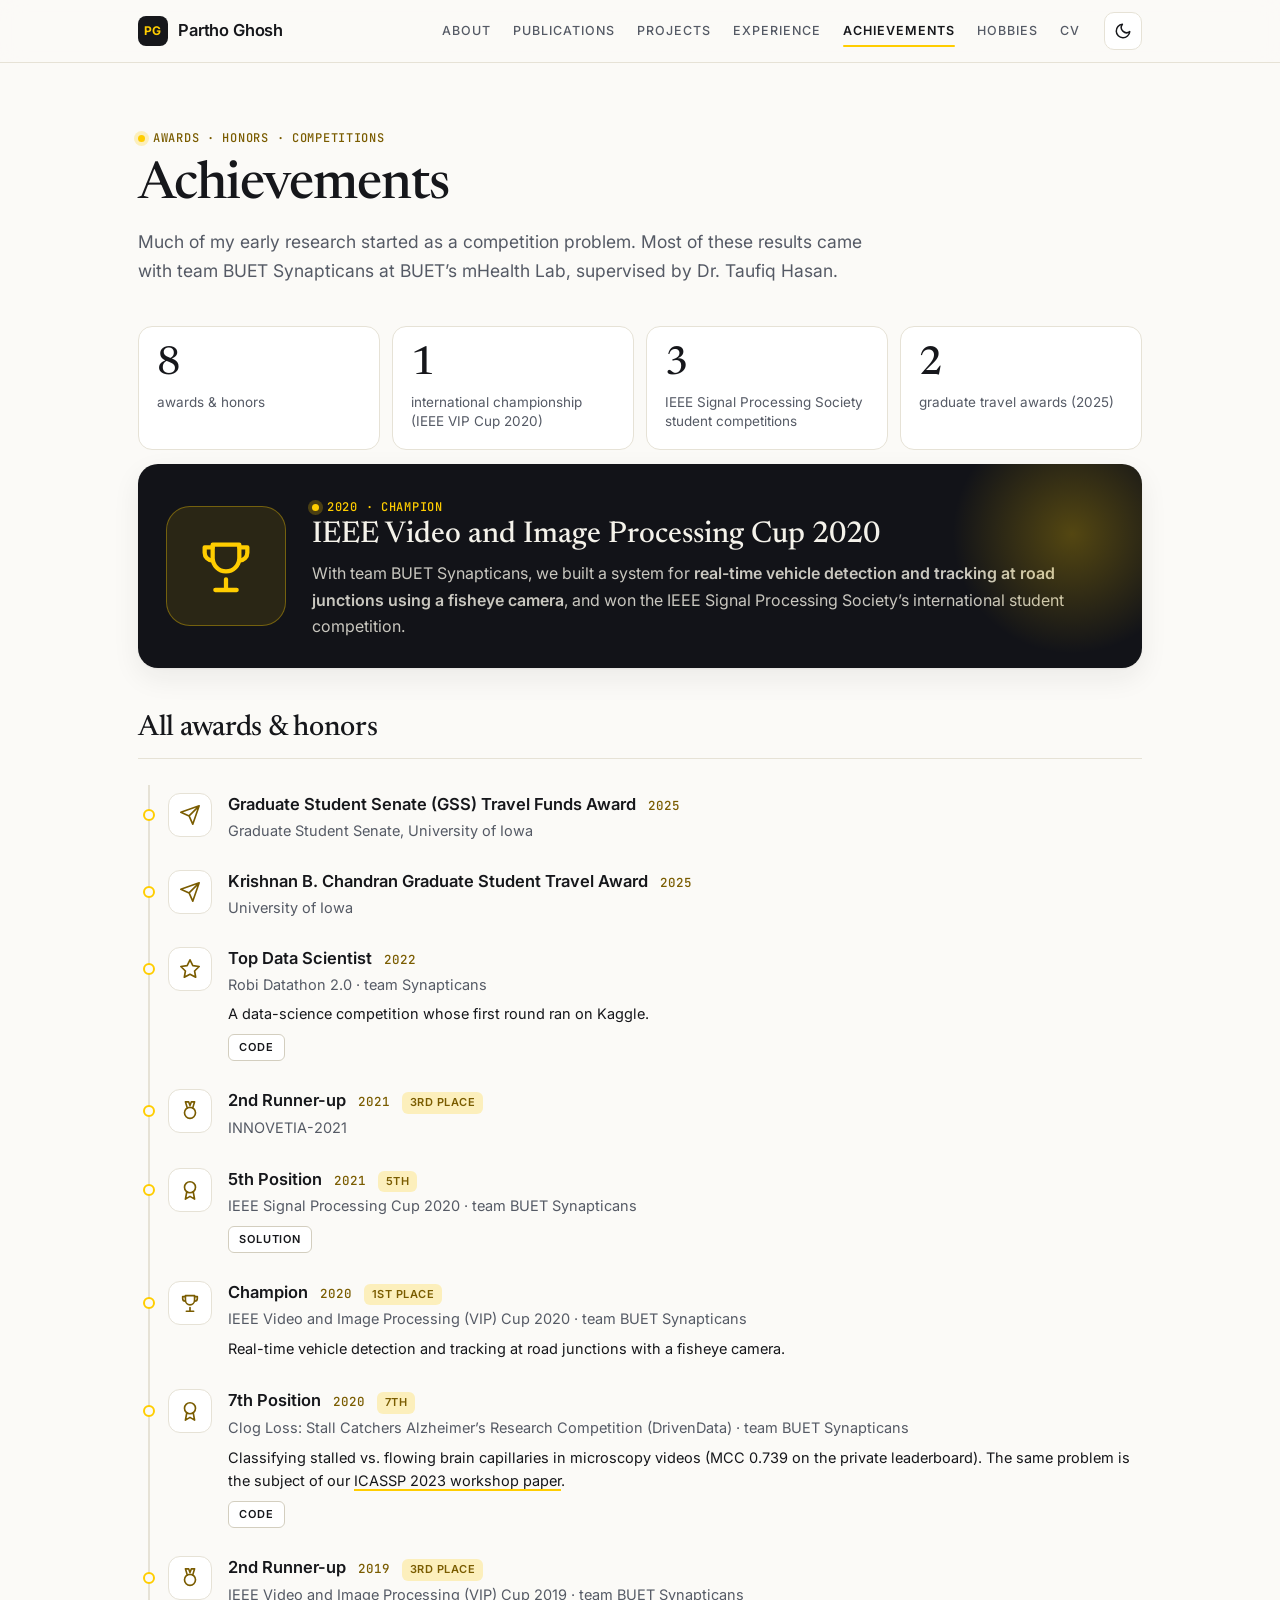
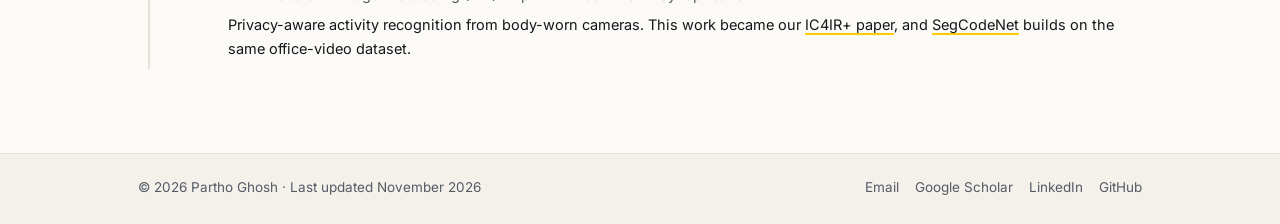
==== achievements.html @ 47df636f "First version of my website" ====
<!doctype html>
<html lang="en">
<head>
  <meta charset="utf-8">
  <meta name="viewport" content="width=device-width, initial-scale=1">
  <title>Achievements · Partho Ghosh</title>
  <meta name="description" content="Awards and honors of Partho Ghosh, including Champion of the IEEE Video and Image Processing Cup 2020 and University of Iowa travel awards.">
  <link rel="canonical" href="https://iampartho.github.io/achievements.html">
  <meta property="og:type" content="website">
  <meta property="og:title" content="Achievements · Partho Ghosh">
  <meta property="og:description" content="Awards, honors and competition results.">
  <meta property="og:url" content="https://iampartho.github.io/achievements.html">
  <meta property="og:image" content="https://iampartho.github.io/assets/img/profile.jpg">
  <meta name="theme-color" content="#fbfaf7" media="(prefers-color-scheme: light)">
  <meta name="theme-color" content="#0e1014" media="(prefers-color-scheme: dark)">
  <link rel="icon" href="favicon.svg" type="image/svg+xml">
  <link rel="preconnect" href="https://fonts.googleapis.com">
  <link rel="preconnect" href="https://fonts.gstatic.com" crossorigin>
  <link rel="stylesheet" href="https://fonts.googleapis.com/css2?family=Inter:wght@400;500;600;700&family=JetBrains+Mono:wght@400;500;600&family=Newsreader:ital,opsz,wght@0,6..72,400;0,6..72,500;0,6..72,600;1,6..72,400&display=swap">
  <link rel="stylesheet" href="assets/css/style.css">
  <script>(function(){try{var t=localStorage.getItem('theme');if(t==='dark'||t==='light')document.documentElement.setAttribute('data-theme',t);}catch(e){}})();</script>
</head>
<body>
<a class="skip" href="#main">Skip to content</a>

<header class="nav">
  <div class="wrap">
    <a class="brand" href="index.html"><span class="mark" aria-hidden="true">PG</span>Partho Ghosh</a>
    <nav class="nav-links" id="site-menu" aria-label="Main">
      <a href="index.html">About</a>
      <a href="publications.html">Publications</a>
      <a href="projects.html">Projects</a>
      <a href="experience.html">Experience</a>
      <a href="achievements.html" aria-current="page">Achievements</a>
      <a href="hobbies.html">Hobbies</a>
      <a href="cv.html">CV</a>
    </nav>
    <button class="icon-btn theme-btn" type="button" aria-label="Switch theme">
      <svg class="moon" viewBox="0 0 24 24" fill="none" stroke="currentColor" stroke-width="2" stroke-linecap="round" stroke-linejoin="round" aria-hidden="true"><path d="M21 12.8A9 9 0 1 1 11.2 3a7 7 0 0 0 9.8 9.8z"/></svg>
      <svg class="sun" viewBox="0 0 24 24" fill="none" stroke="currentColor" stroke-width="2" stroke-linecap="round" stroke-linejoin="round" aria-hidden="true"><circle cx="12" cy="12" r="4"/><path d="M12 2v2M12 20v2M4.9 4.9l1.4 1.4M17.7 17.7l1.4 1.4M2 12h2M20 12h2M4.9 19.1l1.4-1.4M17.7 6.3l1.4-1.4"/></svg>
    </button>
    <button class="icon-btn menu-btn" type="button" aria-label="Open menu" aria-expanded="false" aria-controls="site-menu">
      <svg viewBox="0 0 24 24" fill="none" stroke="currentColor" stroke-width="2" stroke-linecap="round" aria-hidden="true"><path d="M4 7h16M4 12h16M4 17h16"/></svg>
    </button>
  </div>
</header>

<main id="main" class="wrap">

  <section class="page-head">
    <p class="eyebrow">Awards &middot; honors &middot; competitions</p>
    <h1>Achievements</h1>
    <p class="lede">Much of my early research started as a competition problem. Most of these results came with team BUET Synapticans at BUET&rsquo;s mHealth Lab, supervised by Dr. Taufiq Hasan.</p>
  </section>

  <div class="stats">
    <div class="stat"><b>8</b><span>awards &amp; honors</span></div>
    <div class="stat"><b>1</b><span>international championship (IEEE VIP Cup 2020)</span></div>
    <div class="stat"><b>3</b><span>IEEE Signal Processing Society student competitions</span></div>
    <div class="stat"><b>2</b><span>graduate travel awards (2025)</span></div>
  </div>

  <section class="feature" aria-labelledby="feat-title">
    <div class="trophy">
      <svg viewBox="0 0 24 24" fill="none" stroke="currentColor" stroke-width="1.6" stroke-linecap="round" stroke-linejoin="round" aria-hidden="true"><path d="M8 21h8M12 17v4M7 4h10v5a5 5 0 0 1-10 0V4z"/><path d="M17 5h3v2a3 3 0 0 1-3 3M7 5H4v2a3 3 0 0 0 3 3"/></svg>
    </div>
    <div>
      <p class="eyebrow">2020 &middot; Champion</p>
      <h2 id="feat-title">IEEE Video and Image Processing Cup 2020</h2>
      <p>With team BUET Synapticans, we built a system for <strong>real-time vehicle detection and tracking at road junctions using a fisheye camera</strong>, and won the IEEE Signal Processing Society&rsquo;s international student competition.</p>
    </div>
  </section>

  <section class="section" id="all">
    <div class="section-head"><h2>All awards &amp; honors</h2></div>
    <ol class="awards" reversed>
      <li class="award">
        <span class="ico"><svg viewBox="0 0 24 24" fill="none" stroke="currentColor" stroke-width="1.8" stroke-linecap="round" stroke-linejoin="round" aria-hidden="true"><path d="M22 2 11 13M22 2l-7 20-4-9-9-4 20-7z"/></svg></span>
        <div>
          <div class="head"><h3>Graduate Student Senate (GSS) Travel Funds Award</h3><span class="yr">2025</span></div>
          <p class="org">Graduate Student Senate, University of Iowa</p>
        </div>
      </li>
      <li class="award">
        <span class="ico"><svg viewBox="0 0 24 24" fill="none" stroke="currentColor" stroke-width="1.8" stroke-linecap="round" stroke-linejoin="round" aria-hidden="true"><path d="M22 2 11 13M22 2l-7 20-4-9-9-4 20-7z"/></svg></span>
        <div>
          <div class="head"><h3>Krishnan B. Chandran Graduate Student Travel Award</h3><span class="yr">2025</span></div>
          <p class="org">University of Iowa</p>
        </div>
      </li>
      <li class="award">
        <span class="ico"><svg viewBox="0 0 24 24" fill="none" stroke="currentColor" stroke-width="1.8" stroke-linecap="round" stroke-linejoin="round" aria-hidden="true"><path d="m12 2 3.1 6.3 6.9 1-5 4.9 1.2 6.8L12 17.8 5.8 21l1.2-6.8-5-4.9 6.9-1z"/></svg></span>
        <div>
          <div class="head"><h3>Top Data Scientist</h3><span class="yr">2022</span></div>
          <p class="org">Robi Datathon 2.0 &middot; team Synapticans</p>
          <p class="desc">A data-science competition whose first round ran on Kaggle.</p>
          <div class="actions"><a class="chip-btn" href="https://github.com/iampartho/robi-datathon-2.0" target="_blank" rel="noopener">Code</a></div>
        </div>
      </li>
      <li class="award">
        <span class="ico"><svg viewBox="0 0 24 24" fill="none" stroke="currentColor" stroke-width="1.8" stroke-linecap="round" stroke-linejoin="round" aria-hidden="true"><circle cx="12" cy="14" r="6"/><path d="m9 8.6-2-6.6h3.5L12 6l1.5-4H17l-2 6.6"/></svg></span>
        <div>
          <div class="head"><h3>2nd Runner-up</h3><span class="yr">2021</span><span class="place">3rd place</span></div>
          <p class="org">INNOVETIA-2021</p>
        </div>
      </li>
      <li class="award">
        <span class="ico"><svg viewBox="0 0 24 24" fill="none" stroke="currentColor" stroke-width="1.8" stroke-linecap="round" stroke-linejoin="round" aria-hidden="true"><circle cx="12" cy="9" r="6"/><path d="m8.5 13.9-1.5 8.1 5-3 5 3-1.5-8.1"/></svg></span>
        <div>
          <div class="head"><h3>5th Position</h3><span class="yr">2021</span><span class="place">5th</span></div>
          <p class="org">IEEE Signal Processing Cup 2020 &middot; team BUET Synapticans</p>
          <div class="actions"><a class="chip-btn" href="https://github.com/iampartho/SPCUP2020-BUET-Synapticans" target="_blank" rel="noopener">Solution</a></div>
        </div>
      </li>
      <li class="award">
        <span class="ico"><svg viewBox="0 0 24 24" fill="none" stroke="currentColor" stroke-width="1.8" stroke-linecap="round" stroke-linejoin="round" aria-hidden="true"><path d="M8 21h8M12 17v4M7 4h10v5a5 5 0 0 1-10 0V4z"/><path d="M17 5h3v2a3 3 0 0 1-3 3M7 5H4v2a3 3 0 0 0 3 3"/></svg></span>
        <div>
          <div class="head"><h3>Champion</h3><span class="yr">2020</span><span class="place">1st place</span></div>
          <p class="org">IEEE Video and Image Processing (VIP) Cup 2020 &middot; team BUET Synapticans</p>
          <p class="desc">Real-time vehicle detection and tracking at road junctions with a fisheye camera.</p>
        </div>
      </li>
      <li class="award">
        <span class="ico"><svg viewBox="0 0 24 24" fill="none" stroke="currentColor" stroke-width="1.8" stroke-linecap="round" stroke-linejoin="round" aria-hidden="true"><circle cx="12" cy="9" r="6"/><path d="m8.5 13.9-1.5 8.1 5-3 5 3-1.5-8.1"/></svg></span>
        <div>
          <div class="head"><h3>7th Position</h3><span class="yr">2020</span><span class="place">7th</span></div>
          <p class="org">Clog Loss: Stall Catchers Alzheimer&rsquo;s Research Competition (DrivenData) &middot; team BUET Synapticans</p>
          <p class="desc">Classifying stalled vs. flowing brain capillaries in microscopy videos (MCC 0.739 on the private leaderboard). The same problem is the subject of our <a href="publications.html#pub-icasspw2023">ICASSP 2023 workshop paper</a>.</p>
          <div class="actions"><a class="chip-btn" href="https://github.com/iampartho/Alzheimers-Stall-Catchers" target="_blank" rel="noopener">Code</a></div>
        </div>
      </li>
      <li class="award">
        <span class="ico"><svg viewBox="0 0 24 24" fill="none" stroke="currentColor" stroke-width="1.8" stroke-linecap="round" stroke-linejoin="round" aria-hidden="true"><circle cx="12" cy="14" r="6"/><path d="m9 8.6-2-6.6h3.5L12 6l1.5-4H17l-2 6.6"/></svg></span>
        <div>
          <div class="head"><h3>2nd Runner-up</h3><span class="yr">2019</span><span class="place">3rd place</span></div>
          <p class="org">IEEE Video and Image Processing (VIP) Cup 2019 &middot; team BUET Synapticans</p>
          <p class="desc">Privacy-aware activity recognition from body-worn cameras. This work became our <a href="publications.html#pub-ic4ir2023">IC4IR+ paper</a>, and <a href="publications.html#pub-segcodenet2020">SegCodeNet</a> builds on the same office-video dataset.</p>
        </div>
      </li>
    </ol>
  </section>

</main>

<footer class="footer">
  <div class="wrap">
    <span>&copy; <span data-year>2026</span> Partho Ghosh &middot; Last updated November 2026</span>
    <nav aria-label="Elsewhere">
      <a href="mailto:partho-ghosh@uiowa.edu">Email</a>
      <a href="https://scholar.google.com/citations?user=H5ahLtkAAAAJ&amp;hl=en" target="_blank" rel="noopener">Google Scholar</a>
      <a href="https://www.linkedin.com/in/iampartho/" target="_blank" rel="noopener">LinkedIn</a>
      <a href="https://github.com/iampartho" target="_blank" rel="noopener">GitHub</a>
    </nav>
  </div>
</footer>

<script src="assets/js/site.js"></script>
</body>
</html>
---- assets/css/style.css ----
/* =====================================================================
   Partho Ghosh — personal website
   Plain HTML + CSS + JS (no build step). All colours are tokens below:
   change them here and the whole site follows, in light and dark mode.
   ===================================================================== */

:root {
  --bg: #fbfaf7;
  --bg-soft: #f3f1ea;
  --surface: #ffffff;
  --text: #16171b;
  --muted: #555a65;
  --faint: #868b96;
  --rule: #e6e2d6;
  --rule-strong: #d3cebf;
  --gold: #ffcd00;                    /* Iowa gold: decorative accents     */
  --gold-soft: rgba(255, 205, 0, .24);
  --gold-ink: #7a5c00;                /* gold that passes contrast as text */
  --mark-bg: #16171b;
  --mark-fg: #ffcd00;
  --shadow: 0 1px 2px rgba(22, 23, 27, .05), 0 10px 28px rgba(22, 23, 27, .07);
  --viz-bg: #0c0e13;
  --viz-panel: #12151c;
  --viz-text: #ecebe6;
  --viz-muted: #9ba1ac;
  --radius: 14px;
  --serif: "Newsreader", Georgia, "Times New Roman", serif;
  --sans: "Inter", system-ui, -apple-system, "Segoe UI", Roboto, "Helvetica Neue", Arial, sans-serif;
  --mono: "JetBrains Mono", ui-monospace, SFMono-Regular, Menlo, Consolas, monospace;
  color-scheme: light;
}

@media (prefers-color-scheme: dark) {
  :root:not([data-theme="light"]) {
    --bg: #0e1014;
    --bg-soft: #161921;
    --surface: #171a22;
    --text: #ecebe6;
    --muted: #a7acb6;
    --faint: #767c88;
    --rule: #272b35;
    --rule-strong: #363b47;
    --gold-soft: rgba(255, 205, 0, .16);
    --gold-ink: #ffd54a;
    --mark-bg: #ffcd00;
    --mark-fg: #16171b;
    --shadow: 0 1px 2px rgba(0, 0, 0, .35), 0 12px 32px rgba(0, 0, 0, .35);
    --viz-bg: #08090c;
    --viz-panel: #0f1218;
    color-scheme: dark;
  }
}
:root[data-theme="dark"] {
  --bg: #0e1014;
  --bg-soft: #161921;
  --surface: #171a22;
  --text: #ecebe6;
  --muted: #a7acb6;
  --faint: #767c88;
  --rule: #272b35;
  --rule-strong: #363b47;
  --gold-soft: rgba(255, 205, 0, .16);
  --gold-ink: #ffd54a;
  --mark-bg: #ffcd00;
  --mark-fg: #16171b;
  --shadow: 0 1px 2px rgba(0, 0, 0, .35), 0 12px 32px rgba(0, 0, 0, .35);
  --viz-bg: #08090c;
  --viz-panel: #0f1218;
  color-scheme: dark;
}

/* ---------- Base ---------- */
*, *::before, *::after { box-sizing: border-box; }
[hidden] { display: none !important; }
html { -webkit-text-size-adjust: 100%; scroll-behavior: smooth; }
body {
  margin: 0; background: var(--bg); color: var(--text);
  font: 16px/1.65 var(--sans); -webkit-font-smoothing: antialiased; text-rendering: optimizeLegibility;
  overflow-x: hidden;
}
img, svg, canvas { max-width: 100%; }
img { height: auto; }
p { margin: 0 0 14px; }
strong { font-weight: 600; }
a {
  color: inherit; text-decoration: underline; text-decoration-color: var(--gold);
  text-decoration-thickness: 2px; text-underline-offset: 3px; border-radius: 3px;
  transition: background-color .15s ease, color .15s ease, border-color .15s ease;
}
a:hover { background-color: var(--gold-soft); }
:focus-visible { outline: 2px solid var(--gold-ink); outline-offset: 3px; }
::selection { background: var(--gold); color: #16171b; }
.wrap { max-width: 1060px; margin: 0 auto; padding: 0 28px; }
@media (max-width: 560px) { .wrap { padding: 0 16px; } }
.skip {
  position: absolute; left: -9999px; top: 10px; z-index: 100; padding: 8px 14px;
  background: var(--surface); border: 2px solid var(--gold); border-radius: 8px;
}
.skip:focus { left: 10px; }
.sr-only {
  position: absolute !important; width: 1px; height: 1px; padding: 0; margin: -1px;
  overflow: hidden; clip: rect(0, 0, 0, 0); white-space: nowrap; border: 0;
}
.muted { color: var(--muted); }
.mono { font-family: var(--mono); }

/* ---------- Navigation ---------- */
.nav {
  position: sticky; top: 0; z-index: 50;
  background: var(--bg);
  background: color-mix(in srgb, var(--bg) 84%, transparent);
  -webkit-backdrop-filter: saturate(1.4) blur(12px); backdrop-filter: saturate(1.4) blur(12px);
  border-bottom: 1px solid var(--rule);
}
.nav .wrap { display: flex; align-items: center; gap: 14px; height: 62px; position: relative; }
.brand {
  display: inline-flex; align-items: center; gap: 10px; margin-right: auto;
  font-weight: 600; font-size: 16.5px; letter-spacing: -.01em; white-space: nowrap; text-decoration: none;
}
.brand:hover { background: none; }
.brand .mark {
  width: 30px; height: 30px; border-radius: 8px; display: grid; place-items: center; flex: none;
  background: var(--mark-bg); color: var(--mark-fg); font: 700 12px/1 var(--sans); letter-spacing: .03em;
}
.nav-links { display: flex; align-items: center; gap: 2px; }
.nav-links a {
  position: relative; padding: 8px 10px; border-radius: 8px; text-decoration: none;
  font-size: 12.5px; font-weight: 500; letter-spacing: .08em; text-transform: uppercase; color: var(--muted);
}
.nav-links a:hover { color: var(--text); background: var(--bg-soft); }
.nav-links a[aria-current="page"] { color: var(--text); font-weight: 600; }
.nav-links a[aria-current="page"]::after {
  content: ""; position: absolute; left: 10px; right: 10px; bottom: 2px; height: 2px;
  border-radius: 2px; background: var(--gold);
}
.icon-btn {
  width: 38px; height: 38px; flex: none; display: inline-grid; place-items: center; cursor: pointer;
  border: 1px solid var(--rule); border-radius: 10px; background: var(--surface); color: var(--text);
  transition: border-color .15s ease, transform .15s ease;
}
.icon-btn:hover { border-color: var(--rule-strong); transform: translateY(-1px); }
.icon-btn svg { width: 18px; height: 18px; }
.theme-btn .sun { display: none; }
@media (prefers-color-scheme: dark) {
  :root:not([data-theme="light"]) .theme-btn .sun { display: block; }
  :root:not([data-theme="light"]) .theme-btn .moon { display: none; }
}
:root[data-theme="dark"] .theme-btn .sun { display: block; }
:root[data-theme="dark"] .theme-btn .moon { display: none; }
.menu-btn { display: none; }
@media (max-width: 940px) {
  .menu-btn { display: inline-grid; }
  .nav-links {
    display: none; position: absolute; top: 62px; left: 0; right: 0; flex-direction: column; align-items: stretch;
    gap: 0; padding: 6px 28px 16px; background: var(--bg); border-bottom: 1px solid var(--rule); box-shadow: var(--shadow);
  }
  .nav.open .nav-links { display: flex; }
  .nav-links a { padding: 13px 4px 13px 14px; font-size: 13px; border-radius: 0; border-bottom: 1px solid var(--rule); }
  .nav-links a:last-child { border-bottom: 0; }
  .nav-links a[aria-current="page"]::after { left: 0; right: auto; top: 12px; bottom: 12px; width: 3px; height: auto; }
}
@media (max-width: 560px) { .nav-links { padding: 6px 16px 14px; } }

/* ---------- Generic headings & sections ---------- */
.eyebrow {
  display: inline-flex; align-items: center; gap: 8px; margin: 0 0 12px;
  font: 500 12px/1.4 var(--mono); letter-spacing: .06em; text-transform: uppercase; color: var(--gold-ink);
}
.eyebrow::before {
  content: ""; width: 7px; height: 7px; border-radius: 50%; background: var(--gold);
  box-shadow: 0 0 0 4px var(--gold-soft); flex: none;
}
.page-head { padding: 60px 0 10px; }
.page-head h1 {
  font: 500 clamp(38px, 5.4vw, 52px)/1.06 var(--serif); letter-spacing: -.02em; margin: 0 0 14px;
}
.page-head .lede { color: var(--muted); max-width: 68ch; margin: 0; font-size: 17.5px; }
.section { padding: 44px 0 6px; scroll-margin-top: 76px; }
.section-head {
  display: flex; align-items: baseline; justify-content: space-between; gap: 16px; flex-wrap: wrap;
  margin: 0 0 20px; padding-bottom: 12px; border-bottom: 1px solid var(--rule);
}
.section-head h2 { font: 500 29px/1.2 var(--serif); letter-spacing: -.01em; margin: 0; }
.section-head .more { font-size: 14px; font-weight: 500; }
.section-intro { color: var(--muted); max-width: 72ch; margin: -6px 0 22px; }

/* ---------- Buttons ---------- */
.btn {
  display: inline-flex; align-items: center; gap: 8px; padding: 8px 14px; cursor: pointer;
  font: 500 14px/1.2 var(--sans); text-decoration: none; color: var(--text);
  background: var(--surface); border: 1px solid var(--rule-strong); border-radius: 10px;
  transition: border-color .15s ease, transform .15s ease, box-shadow .15s ease, background-color .15s ease;
}
.btn:hover { background: var(--surface); border-color: var(--text); transform: translateY(-1px); }
.btn svg { width: 16px; height: 16px; flex: none; }
.btn.primary { background: var(--text); border-color: var(--text); color: var(--bg); }
.btn.primary:hover { background: var(--text); box-shadow: 0 0 0 4px var(--gold-soft); }
.btn.gold { background: var(--gold); border-color: var(--gold); color: #16171b; }
.btn.gold:hover { background: var(--gold); box-shadow: 0 0 0 4px var(--gold-soft); }
.btn-row { display: flex; flex-wrap: wrap; gap: 8px; }

/* ---------- Home: hero ---------- */
.hero {
  position: relative; display: grid; grid-template-columns: minmax(0, 1fr) 264px; gap: 56px;
  padding: 68px 0 26px; align-items: start;
}
.hero-art {                                   /* decorative airway tree under the portrait */
  display: block; width: calc(100% + 80px); max-width: none; height: 390px; margin: 4px -40px 0; pointer-events: none; opacity: .8;
}
.fig-cap { margin: 2px 0 0; font: 11.5px/1.5 var(--mono); color: var(--faint); text-align: center; }
.hero h1 {
  font: 500 clamp(44px, 6.6vw, 66px)/1 var(--serif); letter-spacing: -.025em; margin: 0 0 16px;
}
.hero .lede {
  font: 400 clamp(19px, 2.3vw, 23px)/1.42 var(--serif); color: var(--muted); margin: 0 0 24px; max-width: 34ch;
}
.hero .bio p { max-width: 66ch; }
.socials { display: flex; flex-wrap: wrap; gap: 8px; margin: 24px 0 4px; }
.portrait { position: relative; margin-top: 8px; }
.portrait .photo { position: relative; isolation: isolate; }
.portrait img {
  display: block; width: 100%; height: auto; aspect-ratio: 1 / 1; object-fit: cover; border-radius: 20px;
  background: var(--bg-soft); box-shadow: var(--shadow);
}
.portrait .photo::before {
  content: ""; position: absolute; z-index: -1; inset: 14px -14px -14px 14px;
  border: 2px solid var(--gold); border-radius: 20px;
}
.portrait .meta { margin-top: 30px; font: 12.5px/1.8 var(--mono); color: var(--muted); }
.portrait .meta span { display: block; }
@media (max-width: 840px) {
  .hero { grid-template-columns: minmax(0, 1fr); gap: 28px; padding-top: 40px; }
  .portrait { order: -1; width: 180px; }
  .portrait .meta, .hero-art, .fig-cap { display: none; }
}

/* Affiliations */
.affils { display: flex; flex-wrap: wrap; gap: 16px 44px; padding: 22px 0 4px; }
.affil { display: flex; align-items: center; gap: 12px; }
.logo-badge {
  width: 46px; height: 46px; border-radius: 50%; flex: none; display: grid; place-items: center;
  font: 700 12.5px/1 var(--sans); letter-spacing: .02em; color: #fff;
}
.logo-badge.ui { background: #16171b; color: #ffcd00; box-shadow: inset 0 0 0 2px #ffcd00; }
.logo-badge.buet { background: #8b1d24; }
.logo-badge.lab { background: #0f5c63; }
.logo-badge.agro { background: #2f6b3a; }
.logo-badge.web { background: #4a5263; }
.affil .name { font-weight: 600; font-size: 14.5px; line-height: 1.3; }
.affil .sub { color: var(--muted); font-size: 13px; line-height: 1.45; }

/* Interest chips */
.chips { display: flex; flex-wrap: wrap; gap: 8px; margin: 0; padding: 0; list-style: none; }
.chips li {
  padding: 7px 12px; border-radius: 999px; font-size: 14px; background: var(--surface);
  border: 1px solid var(--rule); color: var(--text);
}
.chips li::before { content: "◆"; color: var(--gold); font-size: 9px; margin-right: 8px; vertical-align: 2px; }

/* Now-working-on cards */
.now-grid { display: grid; grid-template-columns: repeat(4, minmax(0, 1fr)); gap: 14px; }
.now-card {
  display: flex; flex-direction: column; gap: 8px; padding: 18px; text-decoration: none;
  border: 1px solid var(--rule); border-radius: var(--radius); background: var(--surface);
  transition: transform .2s ease, border-color .2s ease, box-shadow .2s ease;
}
.now-card:hover { background: var(--surface); transform: translateY(-3px); border-color: var(--rule-strong); box-shadow: var(--shadow); }
.now-card .ico {
  width: 40px; height: 40px; border-radius: 10px; display: grid; place-items: center;
  background: var(--gold-soft); color: var(--gold-ink);
}
.now-card .ico svg { width: 22px; height: 22px; }
.now-card h3 { margin: 4px 0 0; font: 600 15.5px/1.35 var(--sans); }
.now-card p { margin: 0; font-size: 14px; color: var(--muted); line-height: 1.5; }
.now-card .go { margin-top: auto; padding-top: 6px; font: 500 12px/1 var(--mono); color: var(--gold-ink); }
@media (max-width: 900px) { .now-grid { grid-template-columns: repeat(2, minmax(0, 1fr)); } }
@media (max-width: 520px) { .now-grid { grid-template-columns: minmax(0, 1fr); } }

/* News */
.news { list-style: none; margin: 0; padding: 0; }
.news li {
  display: grid; grid-template-columns: 100px minmax(0, 1fr); gap: 18px; padding: 11px 0;
  border-bottom: 1px dashed var(--rule); font-size: 15.5px;
}
.news li:last-child { border-bottom: 0; }
.news .when { font: 500 12.5px/2 var(--mono); color: var(--gold-ink); white-space: nowrap; }
details.older { margin-top: 4px; }
details.older > summary {
  cursor: pointer; list-style: none; display: inline-flex; align-items: center; gap: 8px; margin: 8px 0;
  font: 500 13px/1 var(--mono); color: var(--muted);
}
details.older > summary::-webkit-details-marker { display: none; }
details.older > summary::before { content: "+"; font-size: 16px; color: var(--gold-ink); width: 12px; }
details.older[open] > summary::before { content: "−"; }
details.older > summary:hover { color: var(--text); }
@media (max-width: 540px) { .news li { grid-template-columns: minmax(0, 1fr); gap: 0; } }

/* ---------- Publications ---------- */
.pub-tools { display: flex; flex-wrap: wrap; align-items: center; gap: 10px; margin: 26px 0 4px; }
.search {
  flex: 1 1 260px; max-width: 360px; padding: 10px 14px; font: 15px var(--sans); color: var(--text);
  background: var(--surface); border: 1px solid var(--rule-strong); border-radius: 10px;
}
.search::placeholder { color: var(--faint); }
.seg { display: inline-flex; flex-wrap: wrap; gap: 4px; padding: 4px; border: 1px solid var(--rule); border-radius: 12px; background: var(--bg-soft); }
.seg button {
  font: 500 13px/1 var(--sans); padding: 8px 12px; border-radius: 8px; border: 0; cursor: pointer;
  background: transparent; color: var(--muted);
}
.seg button:hover { color: var(--text); }
.seg button[aria-pressed="true"] { background: var(--surface); color: var(--text); box-shadow: 0 1px 2px rgba(0,0,0,.08); }
.stat-line { display: flex; flex-wrap: wrap; gap: 8px 22px; margin: 18px 0 0; font: 13px/1.5 var(--mono); color: var(--muted); }
.stat-line b { color: var(--text); font-weight: 600; }
.pub-group-title {
  display: flex; align-items: baseline; gap: 12px; margin: 38px 0 2px; padding-bottom: 10px;
  border-bottom: 1px solid var(--rule); font: 500 24px/1.2 var(--serif);
}
.pub-group-title .count { font: 500 12.5px/1 var(--mono); color: var(--faint); }
.pub {
  display: grid; grid-template-columns: 212px minmax(0, 1fr); gap: 24px; padding: 22px 0;
  border-bottom: 1px solid var(--rule);
}
.pub:last-child { border-bottom: 0; }
.pub .thumb {
  position: relative; align-self: start; aspect-ratio: 16 / 10; border-radius: 10px; overflow: hidden;
  background: #fff; border: 1px solid var(--rule);
}
.pub .thumb img { width: 100%; height: 100%; object-fit: contain; display: block; padding: 6px; }
.pub .badge, .badge {
  display: inline-block; font: 600 11px/1 var(--sans); letter-spacing: .04em; padding: 5px 7px;
  border-radius: 6px; color: #fff; background: var(--badge, #444); white-space: nowrap;
}
.pub .thumb .badge { position: absolute; left: 8px; top: 8px; box-shadow: 0 1px 3px rgba(0,0,0,.25); }
.pub h3 { margin: 0 0 6px; font: 600 17px/1.42 var(--sans); letter-spacing: -.005em; }
.pub .authors { margin: 0 0 4px; font-size: 14.5px; color: var(--muted); }
.pub .authors .me {
  color: var(--text); font-weight: 600; text-decoration: underline; text-decoration-color: var(--gold);
  text-decoration-thickness: 2px; text-underline-offset: 3px;
}
.pub .venue { margin: 0; font-size: 14.5px; font-style: italic; color: var(--muted); }
.pub .note { display: inline-block; margin-left: 6px; font: 600 11.5px/1 var(--mono); font-style: normal; color: var(--gold-ink); }
.pub .tldr { margin: 10px 0 0; font-size: 15px; }
.pub .tldr b { font: 600 11px/1 var(--mono); letter-spacing: .06em; color: var(--gold-ink); margin-right: 6px; }
.actions { display: flex; flex-wrap: wrap; gap: 6px; margin-top: 13px; }
.chip-btn {
  display: inline-flex; align-items: center; gap: 6px; padding: 7px 10px; cursor: pointer;
  font: 600 11px/1 var(--sans); letter-spacing: .08em; text-transform: uppercase; text-decoration: none;
  color: var(--text); background: var(--surface); border: 1px solid var(--rule-strong); border-radius: 6px;
}
.chip-btn:hover { background: var(--surface); border-color: var(--text); }
.chip-btn[aria-expanded="true"] { background: var(--text); color: var(--bg); border-color: var(--text); }
.chip-btn svg { width: 12px; height: 12px; }
.drawer { margin-top: 12px; }
.drawer .abs {
  margin: 0; padding: 12px 16px; font-size: 14.5px; line-height: 1.7; background: var(--bg-soft);
  border-left: 3px solid var(--gold); border-radius: 0 8px 8px 0;
}
.bib-wrap { position: relative; }
.bib-wrap pre {
  margin: 0; padding: 14px 16px; overflow-x: auto; white-space: pre-wrap; word-break: break-word;
  font: 12.5px/1.6 var(--mono); color: var(--text); background: var(--bg-soft);
  border: 1px solid var(--rule); border-radius: 8px;
}
.bib-wrap .copy { position: absolute; top: 8px; right: 8px; }
.pub-empty { padding: 30px 0; color: var(--muted); }
.pres { list-style: none; margin: 0; padding: 0; }
.pres li {
  display: grid; grid-template-columns: 64px minmax(0, 1fr); gap: 18px; padding: 16px 0;
  border-bottom: 1px solid var(--rule);
}
.pres li:last-child { border-bottom: 0; }
.pres .yr { font: 500 13px/1.8 var(--mono); color: var(--gold-ink); }
.pres .t { font-weight: 600; margin: 0 0 3px; line-height: 1.45; }
.pres .a { font-size: 14px; color: var(--muted); margin: 0 0 2px; }
.pres .a .me { color: var(--text); font-weight: 600; text-decoration: underline; text-decoration-color: var(--gold); text-decoration-thickness: 2px; text-underline-offset: 3px; }
.pres .v { font-size: 14px; color: var(--muted); font-style: italic; margin: 0; }
@media (max-width: 660px) {
  .pub { grid-template-columns: minmax(0, 1fr); gap: 12px; }
  .pub .thumb { max-width: 360px; }
}

/* ---------- Projects ---------- */
.bridge {
  display: grid; grid-template-columns: 200px minmax(0, 1fr) 200px; gap: 18px; align-items: stretch;
  margin: 30px 0 8px; padding: 22px; border: 1px solid var(--rule); border-radius: 18px;
  background: var(--surface); box-shadow: var(--shadow);
}
.bridge .end {
  display: flex; flex-direction: column; justify-content: center; gap: 6px; padding: 18px;
  border-radius: 14px; background: var(--bg-soft); border: 1px solid var(--rule);
}
.bridge .end .tag { font: 600 11px/1 var(--mono); letter-spacing: .08em; text-transform: uppercase; color: var(--faint); }
.bridge .end b { font: 500 26px/1.1 var(--serif); }
.bridge .end span { font-size: 13.5px; color: var(--muted); line-height: 1.45; }
.bridge .end.rich { border-left: 4px solid var(--text); }
.bridge .end.scarce { border-right: 4px solid var(--gold); text-align: right; }
.bridge .routes { display: grid; gap: 10px; align-content: center; }
.route {
  position: relative; display: flex; align-items: center; gap: 12px; padding: 12px 16px;
  border-radius: 12px; text-decoration: none; overflow: hidden; border: 1px solid var(--rule);
}
.route::before {
  content: ""; position: absolute; left: 0; right: 0; top: 50%; height: 2px; z-index: 0; opacity: .7;
  background-image: linear-gradient(90deg, var(--gold) 50%, transparent 0);
  background-size: 14px 2px; animation: flow 1.1s linear infinite;
}
.route > * { position: relative; z-index: 1; }
.route .num {
  width: 30px; height: 30px; flex: none; border-radius: 50%; display: grid; place-items: center;
  font: 600 12px/1 var(--mono); background: var(--text); color: var(--bg);
}
.route .lbl { padding: 4px 10px; border-radius: 8px; background: var(--surface); font-weight: 600; font-size: 15px; }
.route .lbl small { display: block; font-weight: 400; font-size: 12.5px; color: var(--muted); }
.route:hover { background: var(--gold-soft); border-color: var(--gold); }
@keyframes flow { to { background-position: 14px 0; } }
.side-thread {
  display: flex; align-items: center; gap: 14px; flex-wrap: wrap; margin: 12px 0 0; padding: 14px 18px;
  border: 1px dashed var(--rule-strong); border-radius: 14px; font-size: 15px; color: var(--muted);
}
.side-thread a { font-weight: 600; color: var(--text); }
@media (max-width: 860px) {
  .bridge { grid-template-columns: minmax(0, 1fr); padding: 16px; }
  .bridge .end.scarce { text-align: left; border-right: 1px solid var(--rule); border-left: 4px solid var(--gold); }
  .route::before { display: none; }
}

.project {
  display: grid; grid-template-columns: minmax(0, 1fr) minmax(0, 1.08fr); gap: 48px; align-items: center;
  padding: 56px 0; border-bottom: 1px solid var(--rule); scroll-margin-top: 70px;
}
.project.flip .project-text { order: 2; }
.project h2 { font: 500 clamp(28px, 3.4vw, 34px)/1.12 var(--serif); letter-spacing: -.015em; margin: 0 0 12px; }
.project .q { font: italic 400 19px/1.45 var(--serif); color: var(--muted); margin: 0 0 18px; }
.project .why {
  margin: 18px 0 0; padding: 12px 16px; border-radius: 10px; background: var(--bg-soft);
  border-left: 3px solid var(--gold); font-size: 15px;
}
.project .why b { display: block; font: 600 11px/1.6 var(--mono); letter-spacing: .08em; text-transform: uppercase; color: var(--gold-ink); }
.tags { display: flex; flex-wrap: wrap; gap: 6px; margin: 18px 0 0; padding: 0; list-style: none; }
.tags li {
  font: 500 12px/1 var(--mono); padding: 6px 9px; border-radius: 999px; color: var(--muted);
  background: var(--surface); border: 1px solid var(--rule);
}
.outputs { margin: 16px 0 0; font-size: 14px; color: var(--muted); }
.outputs a { color: var(--text); font-weight: 500; }
@media (max-width: 880px) {
  .project { grid-template-columns: minmax(0, 1fr); gap: 24px; padding: 44px 0; }
  .project.flip .project-text { order: 0; }
}

/* Visualization panels */
.viz {
  position: relative; margin: 0; min-width: 0; padding: 14px; border-radius: 18px; color: var(--viz-text); background: var(--viz-bg);
  border: 1px solid rgba(255, 255, 255, .07); box-shadow: var(--shadow);
}
.viz-stage { position: relative; border-radius: 12px; overflow: hidden; background: #000; }
.viz canvas { display: block; width: 100%; height: auto; aspect-ratio: 4 / 3; touch-action: pan-y; }
.viz canvas.square { aspect-ratio: 1 / 1; }
.viz canvas.grab { cursor: grab; }
.viz canvas.grab:active { cursor: grabbing; }
.viz-label {
  position: absolute; top: 10px; padding: 5px 8px; border-radius: 6px; pointer-events: none; white-space: nowrap;
  font: 500 11.5px/1 var(--mono); letter-spacing: .03em; color: #fff; background: rgba(0, 0, 0, .55);
}
.viz-label.l { left: 10px; }
.viz-label.r { right: 10px; }
.viz-hint {
  position: absolute; bottom: 10px; left: 50%; transform: translateX(-50%); pointer-events: none; white-space: nowrap;
  padding: 5px 9px; border-radius: 999px; font: 500 11px/1 var(--mono); color: #fff; background: rgba(0, 0, 0, .55);
  transition: opacity .4s ease;
}
.viz-bar { display: flex; flex-wrap: wrap; align-items: center; gap: 6px; margin-top: 12px; }
.viz-bar .spacer { flex: 1; }
.viz-btn {
  display: inline-flex; align-items: center; gap: 6px; padding: 8px 11px; cursor: pointer; white-space: nowrap;
  font: 500 12.5px/1 var(--sans); color: var(--viz-text); background: rgba(255, 255, 255, .05);
  border: 1px solid rgba(255, 255, 255, .14); border-radius: 8px; transition: background-color .15s, border-color .15s;
}
.viz-btn:hover { background: rgba(255, 255, 255, .1); border-color: rgba(255, 255, 255, .28); }
.viz-btn[aria-pressed="true"] { background: #ffcd00; border-color: #ffcd00; color: #111; }
.viz-btn svg { width: 14px; height: 14px; }
.viz-range { display: flex; flex-wrap: wrap; align-items: center; gap: 10px; margin-top: 12px; font: 500 12px/1 var(--mono); color: var(--viz-muted); }
.viz-range output { min-width: 3.2em; color: var(--viz-text); }
.viz input[type="range"] { flex: 1 1 120px; min-width: 0; width: auto; accent-color: #ffcd00; }
.viz-cap { margin: 12px 2px 2px; font-size: 13px; line-height: 1.55; color: var(--viz-muted); }
.viz-cap b { color: var(--viz-text); font-weight: 600; }
.viz-legend { display: flex; flex-wrap: wrap; gap: 6px 14px; margin: 10px 2px 0; font: 12px/1.4 var(--sans); color: var(--viz-muted); }
.viz-legend i { display: inline-block; width: 10px; height: 10px; border-radius: 50%; margin-right: 6px; vertical-align: -1px; }

/* Past projects */
.past-grid { display: grid; grid-template-columns: repeat(2, minmax(0, 1fr)); gap: 14px; }
.past {
  display: flex; flex-direction: column; gap: 6px; padding: 18px 20px; border-radius: var(--radius);
  background: var(--surface); border: 1px solid var(--rule);
}
.past .meta { font: 500 12px/1.4 var(--mono); color: var(--gold-ink); }
.past h3 { margin: 0; font: 600 16px/1.4 var(--sans); }
.past p { margin: 0; font-size: 14.5px; color: var(--muted); }
.past .actions { margin-top: 8px; }
@media (max-width: 700px) { .past-grid { grid-template-columns: minmax(0, 1fr); } }

/* ---------- Experience ---------- */
.gantt { margin: 8px 0 0; padding: 20px 22px 16px; border-radius: 18px; background: var(--surface); border: 1px solid var(--rule); box-shadow: var(--shadow); }
.gantt-lane { margin: 0 0 16px; }
.gantt-lane:last-of-type { margin-bottom: 6px; }
.gantt-lane h3 { margin: 0 0 6px; font: 600 11px/1.4 var(--mono); letter-spacing: .08em; text-transform: uppercase; color: var(--faint); }
.g-row { display: grid; grid-template-columns: 230px minmax(0, 1fr); gap: 14px; align-items: center; min-height: 28px; }
.g-row .g-name { font-size: 13.5px; line-height: 1.3; white-space: nowrap; overflow: hidden; text-overflow: ellipsis; }
.g-track {
  position: relative; height: 14px; border-radius: 999px;
  background: repeating-linear-gradient(90deg, var(--rule) 0 1px, transparent 1px 10%);
}
.g-bar {
  position: absolute; top: 0; bottom: 0; border-radius: 999px; background: var(--bar, var(--text));
  min-width: 8px; transition: filter .15s ease;
}
.g-bar.g-edu { --bar: #8b1d24; }
.g-bar.g-pos { --bar: var(--text); }
.g-bar.g-res { --bar: #ffcd00; }
.g-bar.g-now { -webkit-mask-image: linear-gradient(90deg, #000 80%, rgba(0,0,0,.35)); mask-image: linear-gradient(90deg, #000 80%, rgba(0,0,0,.35)); }
.g-row:hover .g-bar { filter: brightness(1.15); }
.g-axis { display: grid; grid-template-columns: 230px minmax(0, 1fr); gap: 14px; margin-top: 6px; }
.g-axis .ticks { position: relative; height: 18px; font: 11px/18px var(--mono); color: var(--faint); }
.g-axis .ticks span { position: absolute; transform: translateX(-50%); }
.g-axis .ticks span:first-child { transform: none; }
.g-legend { display: flex; flex-wrap: wrap; gap: 6px 18px; margin-top: 12px; font-size: 12.5px; color: var(--muted); }
.g-legend i { display: inline-block; width: 18px; height: 8px; border-radius: 999px; margin-right: 6px; vertical-align: 1px; }
@media (max-width: 640px) {
  .g-row { grid-template-columns: minmax(0, 1fr); gap: 3px; margin-bottom: 8px; }
  .g-row .g-name { white-space: normal; }
  .g-axis { grid-template-columns: minmax(0, 1fr); }
  .g-axis > span:first-child { display: none; }
  .gantt { padding: 16px; }
}

.xp { list-style: none; margin: 0; padding: 0; }
.xp-item { display: grid; grid-template-columns: 52px minmax(0, 1fr) auto; gap: 4px 18px; padding: 20px 0; border-bottom: 1px solid var(--rule); }
.xp-item:last-child { border-bottom: 0; }
.xp-item .logo-badge { grid-row: span 3; }
.xp-item .role { margin: 0; font-weight: 600; font-size: 16.5px; line-height: 1.35; }
.xp-item .org { color: var(--muted); font-size: 14.5px; }
.xp-item .when { font: 500 12.5px/1.5 var(--mono); color: var(--gold-ink); text-align: right; white-space: nowrap; }
.xp-item .where { grid-column: 3; font-size: 13px; color: var(--faint); text-align: right; }
.xp-item ul { grid-column: 2 / -1; margin: 8px 0 0; padding-left: 18px; font-size: 15px; }
.xp-item li { margin: 4px 0; }
.xp-item li::marker { color: var(--gold-ink); }
@media (max-width: 640px) {
  .xp-item { grid-template-columns: 46px minmax(0, 1fr); }
  .xp-item .logo-badge { width: 40px; height: 40px; font-size: 11px; grid-row: span 4; }
  .xp-item .when, .xp-item .where { grid-column: 2; text-align: left; }
}

.edu-grid { display: grid; grid-template-columns: repeat(2, minmax(0, 1fr)); gap: 14px; }
.edu {
  padding: 20px; border-radius: var(--radius); background: var(--surface); border: 1px solid var(--rule);
  display: grid; grid-template-columns: 50px minmax(0, 1fr); gap: 4px 14px; align-content: start;
}
.edu .logo-badge { grid-row: span 4; }
.edu h3 { margin: 0; font: 600 16px/1.35 var(--sans); }
.edu .org { color: var(--muted); font-size: 14.5px; }
.edu .when { font: 500 12.5px/1.6 var(--mono); color: var(--gold-ink); }
.edu ul { margin: 6px 0 0; padding-left: 18px; font-size: 14.5px; }
@media (max-width: 700px) { .edu-grid { grid-template-columns: minmax(0, 1fr); } }

.skills { display: grid; grid-template-columns: 200px minmax(0, 1fr); gap: 0; margin: 0; }
.skills dt, .skills dd { padding: 11px 0; border-bottom: 1px solid var(--rule); }
.skills dt { font-weight: 600; font-size: 14.5px; }
.skills dd { margin: 0; color: var(--muted); font-size: 14.5px; }
@media (max-width: 600px) {
  .skills { grid-template-columns: minmax(0, 1fr); }
  .skills dt { border-bottom: 0; padding-bottom: 2px; }
  .skills dd { padding-top: 0; }
}

/* ---------- Achievements ---------- */
.stats { display: grid; grid-template-columns: repeat(4, minmax(0, 1fr)); gap: 12px; margin: 30px 0 0; }
.stat {
  padding: 18px; border-radius: var(--radius); background: var(--surface); border: 1px solid var(--rule);
}
.stat b { display: block; font: 500 40px/1 var(--serif); letter-spacing: -.02em; }
.stat span { display: block; margin-top: 8px; font-size: 13.5px; color: var(--muted); line-height: 1.4; }
@media (max-width: 760px) { .stats { grid-template-columns: repeat(2, minmax(0, 1fr)); } }

.feature {
  position: relative; overflow: hidden; display: grid; grid-template-columns: 120px minmax(0, 1fr); gap: 26px;
  align-items: center; margin: 14px 0 0; padding: 28px; border-radius: 20px; color: #f4f2ea; background: #121318;
  box-shadow: var(--shadow);
}
.feature::after {
  content: ""; position: absolute; right: -60px; top: -60px; width: 260px; height: 260px; border-radius: 50%;
  background: radial-gradient(circle, rgba(255, 205, 0, .28), transparent 65%); pointer-events: none;
}
.feature .trophy { width: 120px; height: 120px; display: grid; place-items: center; border-radius: 24px; background: rgba(255, 205, 0, .1); border: 1px solid rgba(255, 205, 0, .35); }
.feature .trophy svg { width: 64px; height: 64px; color: #ffcd00; }
.feature .eyebrow { color: #ffcd00; }
.feature h2 { margin: 0 0 8px; font: 500 30px/1.15 var(--serif); }
.feature p { margin: 0; color: #c9c7bf; }
@media (max-width: 640px) { .feature { grid-template-columns: minmax(0, 1fr); padding: 22px; } .feature .trophy { width: 84px; height: 84px; } .feature .trophy svg { width: 44px; height: 44px; } }

.awards { position: relative; list-style: none; margin: 0; padding: 0 0 0 30px; }
.awards::before { content: ""; position: absolute; left: 10px; top: 6px; bottom: 6px; width: 2px; background: var(--rule); }
.award { position: relative; display: grid; grid-template-columns: 44px minmax(0, 1fr); gap: 16px; padding: 14px 0; }
.award::before {
  content: ""; position: absolute; left: -25px; top: 30px; width: 12px; height: 12px; border-radius: 50%;
  background: var(--bg); border: 2px solid var(--gold);
}
.award .ico { width: 44px; height: 44px; border-radius: 12px; display: grid; place-items: center; background: var(--surface); border: 1px solid var(--rule); color: var(--gold-ink); }
.award .ico svg { width: 22px; height: 22px; }
.award .head { display: flex; flex-wrap: wrap; align-items: baseline; gap: 4px 12px; }
.award h3 { margin: 0; font: 600 16.5px/1.4 var(--sans); }
.award .yr { font: 500 12.5px/1 var(--mono); color: var(--gold-ink); }
.award .org { margin: 2px 0 0; font-size: 14.5px; color: var(--muted); }
.award .desc { margin: 6px 0 0; font-size: 14.5px; }
.award .actions { margin-top: 8px; }
.award .place {
  display: inline-block; padding: 3px 8px; border-radius: 6px; font: 600 11px/1.4 var(--sans); letter-spacing: .04em;
  text-transform: uppercase; background: var(--gold-soft); color: var(--gold-ink);
}

/* ---------- Hobbies ---------- */
.hobby-grid { display: grid; grid-template-columns: repeat(3, minmax(0, 1fr)); gap: 16px; margin-top: 30px; }
.hobby {
  position: relative; overflow: hidden; display: flex; flex-direction: column; border-radius: 18px;
  background: var(--surface); border: 1px solid var(--rule); box-shadow: var(--shadow);
}
.hobby .art { height: 150px; display: grid; place-items: center; background: var(--hb, #1b2a3a); }
.hobby .art svg { width: 100%; height: 100%; }
.hobby .body { padding: 18px 20px 20px; }
.hobby h2 { margin: 0 0 6px; font: 500 23px/1.2 var(--serif); }
.hobby p { margin: 0; font-size: 15px; color: var(--muted); }
.hobby ul { margin: 12px 0 0; padding: 0; list-style: none; display: flex; flex-wrap: wrap; gap: 6px; }
.hobby li { font: 500 12px/1 var(--mono); padding: 6px 9px; border-radius: 999px; background: var(--bg-soft); color: var(--muted); }
@media (max-width: 860px) { .hobby-grid { grid-template-columns: minmax(0, 1fr); } .hobby .art { height: 130px; } }

.filters { display: flex; flex-wrap: wrap; gap: 6px; margin: 0 0 16px; }
.gallery { columns: 3 240px; column-gap: 12px; }
.ph-item {
  display: block; width: 100%; margin: 0 0 12px; padding: 0; border: 0; border-radius: 12px; overflow: hidden;
  background: var(--bg-soft); cursor: zoom-in; break-inside: avoid; position: relative;
}
.ph-item img { display: block; width: 100%; transition: transform .4s ease; }
.ph-item:hover img { transform: scale(1.03); }
.ph-item .cap {
  position: absolute; left: 0; right: 0; bottom: 0; padding: 22px 12px 10px; text-align: left; color: #fff;
  font-size: 13px; background: linear-gradient(transparent, rgba(0, 0, 0, .6)); opacity: 0; transition: opacity .25s ease;
}
.ph-item:hover .cap, .ph-item:focus-visible .cap { opacity: 1; }
.lightbox {
  position: fixed; inset: 0; z-index: 100; display: flex; align-items: center; justify-content: center;
  background: rgba(8, 9, 12, .96);
}
.lightbox figure { margin: 0; max-width: 92vw; text-align: center; }
.lightbox img { display: block; max-width: 92vw; max-height: 82vh; margin: 0 auto; border-radius: 6px; }
.lightbox figcaption { margin-top: 12px; color: #c9cbd1; font-size: 14px; }
.lightbox button {
  position: absolute; display: grid; place-items: center; width: 48px; height: 48px; cursor: pointer;
  border: 0; border-radius: 50%; background: rgba(255, 255, 255, .08); color: #fff; font-size: 26px; line-height: 1;
}
.lightbox button:hover { background: rgba(255, 255, 255, .18); }
.lightbox .close { top: 14px; right: 14px; }
.lightbox .prev { left: 14px; top: 50%; transform: translateY(-50%); }
.lightbox .next { right: 14px; top: 50%; transform: translateY(-50%); }

/* ---------- CV page ---------- */
.cv-layout { display: grid; grid-template-columns: minmax(0, 1fr) 280px; gap: 26px; margin-top: 28px; align-items: start; }
.cv-frame { border-radius: 14px; overflow: hidden; border: 1px solid var(--rule); background: var(--bg-soft); box-shadow: var(--shadow); }
.cv-frame object, .cv-frame iframe { display: block; width: 100%; height: min(86vh, 1100px); border: 0; }
.cv-fallback { padding: 40px 24px; text-align: center; color: var(--muted); }
.glance { position: sticky; top: 84px; padding: 20px; border-radius: 14px; background: var(--surface); border: 1px solid var(--rule); }
.glance h2 { margin: 0 0 12px; font: 500 20px/1.2 var(--serif); }
.glance dl { margin: 0; }
.glance dt { font: 600 11px/1.6 var(--mono); letter-spacing: .08em; text-transform: uppercase; color: var(--faint); margin-top: 12px; }
.glance dd { margin: 2px 0 0; font-size: 14.5px; }
@media (max-width: 900px) {
  .cv-layout { grid-template-columns: minmax(0, 1fr); }
  .glance { position: static; }
}
@media (max-width: 700px) { .cv-frame { display: none; } }

/* ---------- 404 ---------- */
.lost { min-height: 62vh; display: grid; place-items: center; text-align: center; padding: 60px 0; }
.lost h1 { font: 500 clamp(40px, 7vw, 68px)/1 var(--serif); margin: 10px 0 14px; }
.lost p { color: var(--muted); }

/* ---------- Footer ---------- */
.footer { margin-top: 72px; border-top: 1px solid var(--rule); background: var(--bg-soft); }
.footer .wrap {
  display: flex; flex-wrap: wrap; align-items: center; justify-content: space-between; gap: 10px 24px;
  padding-top: 22px; padding-bottom: 26px; font-size: 13.5px; color: var(--muted);
}
.footer nav { display: flex; flex-wrap: wrap; gap: 4px 16px; }
.footer a { color: var(--muted); text-decoration: none; }
.footer a:hover { color: var(--text); background: none; text-decoration: underline; text-decoration-color: var(--gold); }

/* ---------- Scroll reveal (only when JS is on) ---------- */
.js .reveal { opacity: 0; transform: translateY(14px); transition: opacity .6s ease, transform .6s ease; }
.js .reveal.in { opacity: 1; transform: none; }

@media (prefers-reduced-motion: reduce) {
  html { scroll-behavior: auto; }
  *, *::before, *::after { animation-duration: .001ms !important; animation-iteration-count: 1 !important; transition-duration: .001ms !important; }
  .js .reveal { opacity: 1; transform: none; }
}

@media print {
  .nav, .footer, .viz-bar, .theme-btn, .menu-btn { display: none !important; }
  body { background: #fff; color: #000; }
}
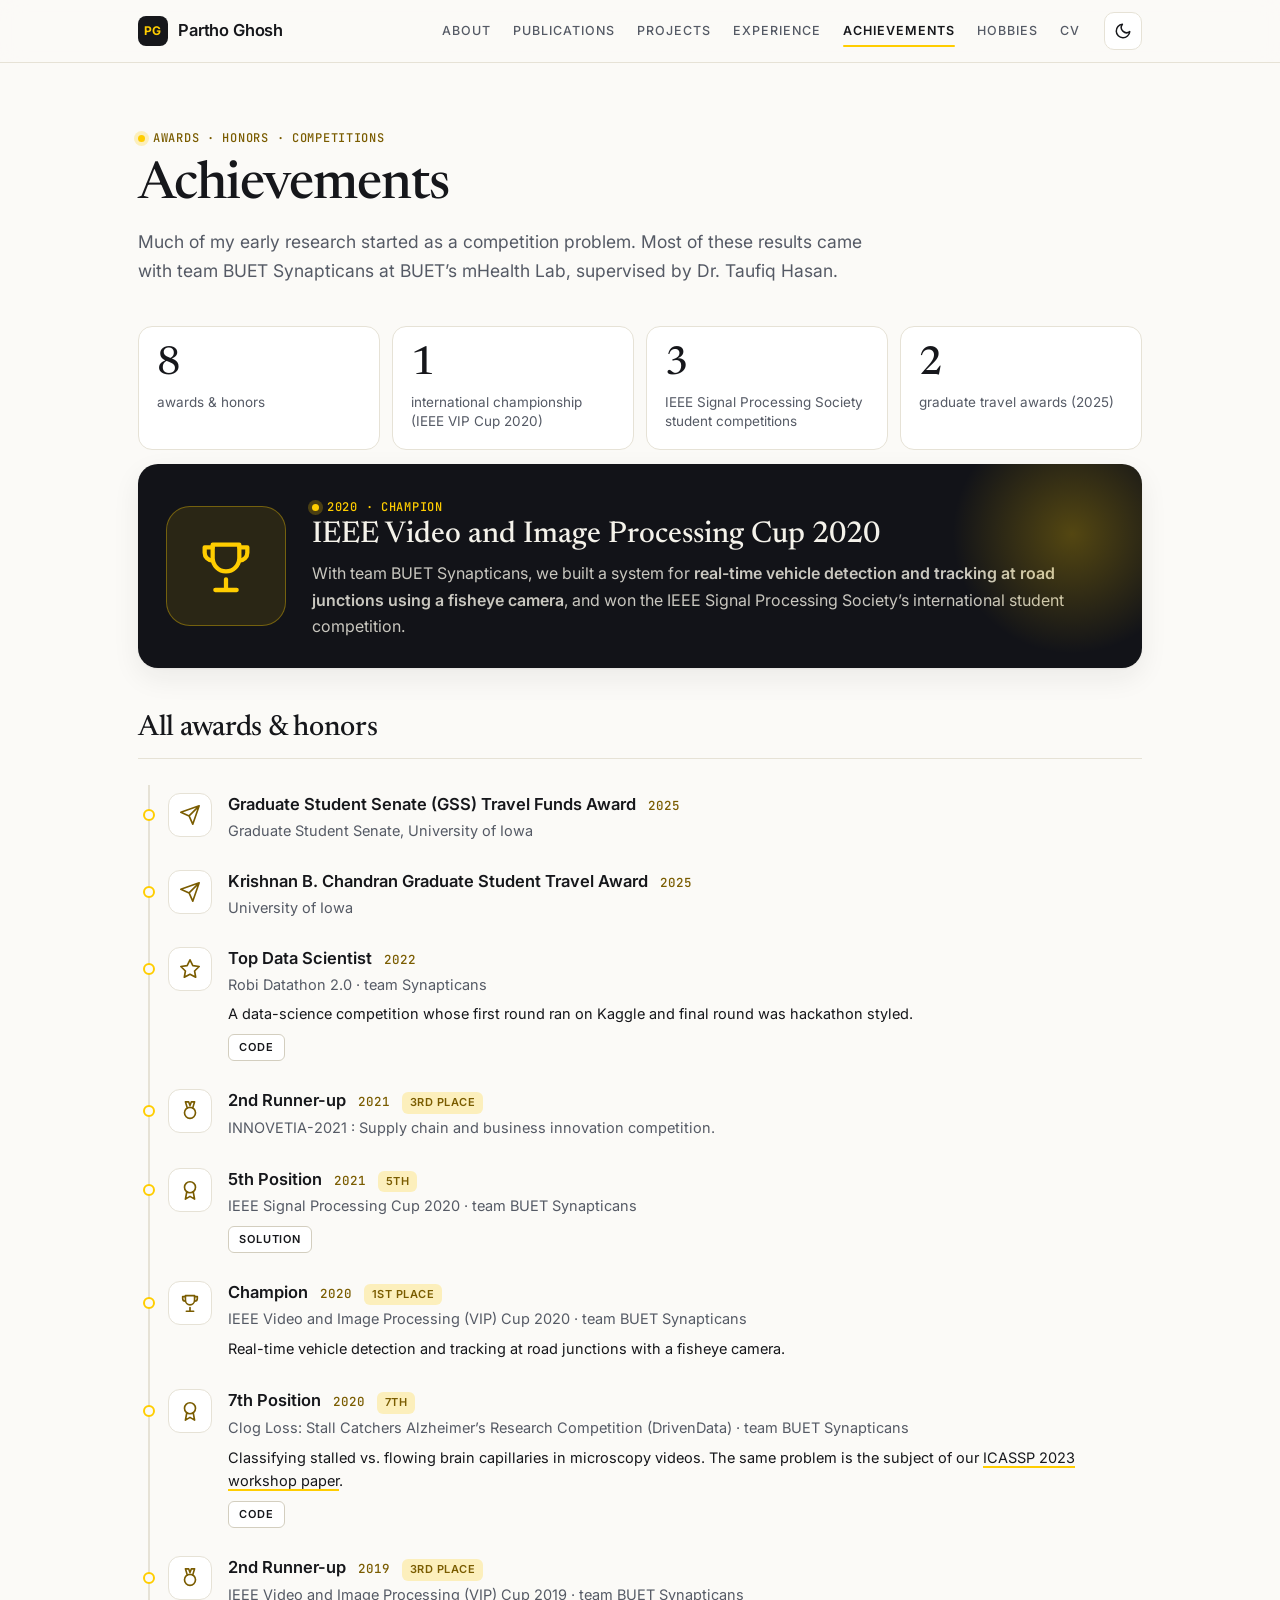
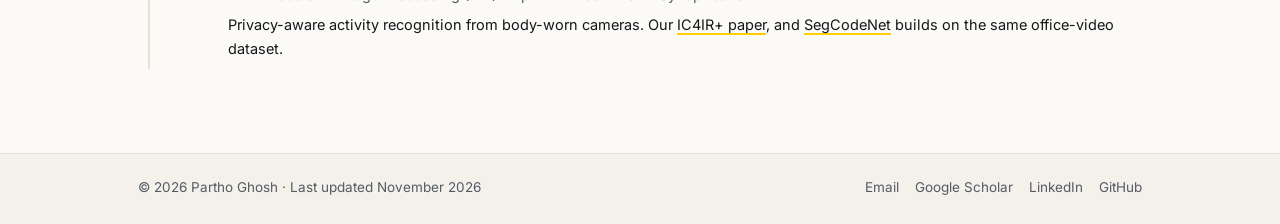
==== commit d2309827: "Updated every page with appropriate information" ====
--- a/achievements.html
+++ b/achievements.html
@@ -93,7 +93,7 @@
         <div>
           <div class="head"><h3>Top Data Scientist</h3><span class="yr">2022</span></div>
           <p class="org">Robi Datathon 2.0 &middot; team Synapticans</p>
-          <p class="desc">A data-science competition whose first round ran on Kaggle.</p>
+          <p class="desc">A data-science competition whose first round ran on Kaggle and final round was hackathon styled.</p>
           <div class="actions"><a class="chip-btn" href="https://github.com/iampartho/robi-datathon-2.0" target="_blank" rel="noopener">Code</a></div>
         </div>
       </li>
@@ -101,7 +101,7 @@
         <span class="ico"><svg viewBox="0 0 24 24" fill="none" stroke="currentColor" stroke-width="1.8" stroke-linecap="round" stroke-linejoin="round" aria-hidden="true"><circle cx="12" cy="14" r="6"/><path d="m9 8.6-2-6.6h3.5L12 6l1.5-4H17l-2 6.6"/></svg></span>
         <div>
           <div class="head"><h3>2nd Runner-up</h3><span class="yr">2021</span><span class="place">3rd place</span></div>
-          <p class="org">INNOVETIA-2021</p>
+          <p class="org">INNOVETIA-2021 : Supply chain and business innovation competition. </p>
         </div>
       </li>
       <li class="award">
@@ -125,7 +125,7 @@
         <div>
           <div class="head"><h3>7th Position</h3><span class="yr">2020</span><span class="place">7th</span></div>
           <p class="org">Clog Loss: Stall Catchers Alzheimer&rsquo;s Research Competition (DrivenData) &middot; team BUET Synapticans</p>
-          <p class="desc">Classifying stalled vs. flowing brain capillaries in microscopy videos (MCC 0.739 on the private leaderboard). The same problem is the subject of our <a href="publications.html#pub-icasspw2023">ICASSP 2023 workshop paper</a>.</p>
+          <p class="desc">Classifying stalled vs. flowing brain capillaries in microscopy videos. The same problem is the subject of our <a href="publications.html#pub-icasspw2023">ICASSP 2023 workshop paper</a>.</p>
           <div class="actions"><a class="chip-btn" href="https://github.com/iampartho/Alzheimers-Stall-Catchers" target="_blank" rel="noopener">Code</a></div>
         </div>
       </li>
@@ -134,7 +134,7 @@
         <div>
           <div class="head"><h3>2nd Runner-up</h3><span class="yr">2019</span><span class="place">3rd place</span></div>
           <p class="org">IEEE Video and Image Processing (VIP) Cup 2019 &middot; team BUET Synapticans</p>
-          <p class="desc">Privacy-aware activity recognition from body-worn cameras. This work became our <a href="publications.html#pub-ic4ir2023">IC4IR+ paper</a>, and <a href="publications.html#pub-segcodenet2020">SegCodeNet</a> builds on the same office-video dataset.</p>
+          <p class="desc">Privacy-aware activity recognition from body-worn cameras. Our <a href="publications.html#pub-ic4ir2023">IC4IR+ paper</a>, and <a href="publications.html#pub-segcodenet2020">SegCodeNet</a> builds on the same office-video dataset.</p>
         </div>
       </li>
     </ol>
--- a/assets/css/style.css
+++ b/assets/css/style.css
@@ -207,7 +207,6 @@
 .hero-art {                                   /* decorative airway tree under the portrait */
   display: block; width: calc(100% + 80px); max-width: none; height: 390px; margin: 4px -40px 0; pointer-events: none; opacity: .8;
 }
-.fig-cap { margin: 2px 0 0; font: 11.5px/1.5 var(--mono); color: var(--faint); text-align: center; }
 .hero h1 {
   font: 500 clamp(44px, 6.6vw, 66px)/1 var(--serif); letter-spacing: -.025em; margin: 0 0 16px;
 }
@@ -231,7 +230,7 @@
 @media (max-width: 840px) {
   .hero { grid-template-columns: minmax(0, 1fr); gap: 28px; padding-top: 40px; }
   .portrait { order: -1; width: 180px; }
-  .portrait .meta, .hero-art, .fig-cap { display: none; }
+  .portrait .meta, .hero-art { display: none; }
 }
 
 /* Affiliations */
